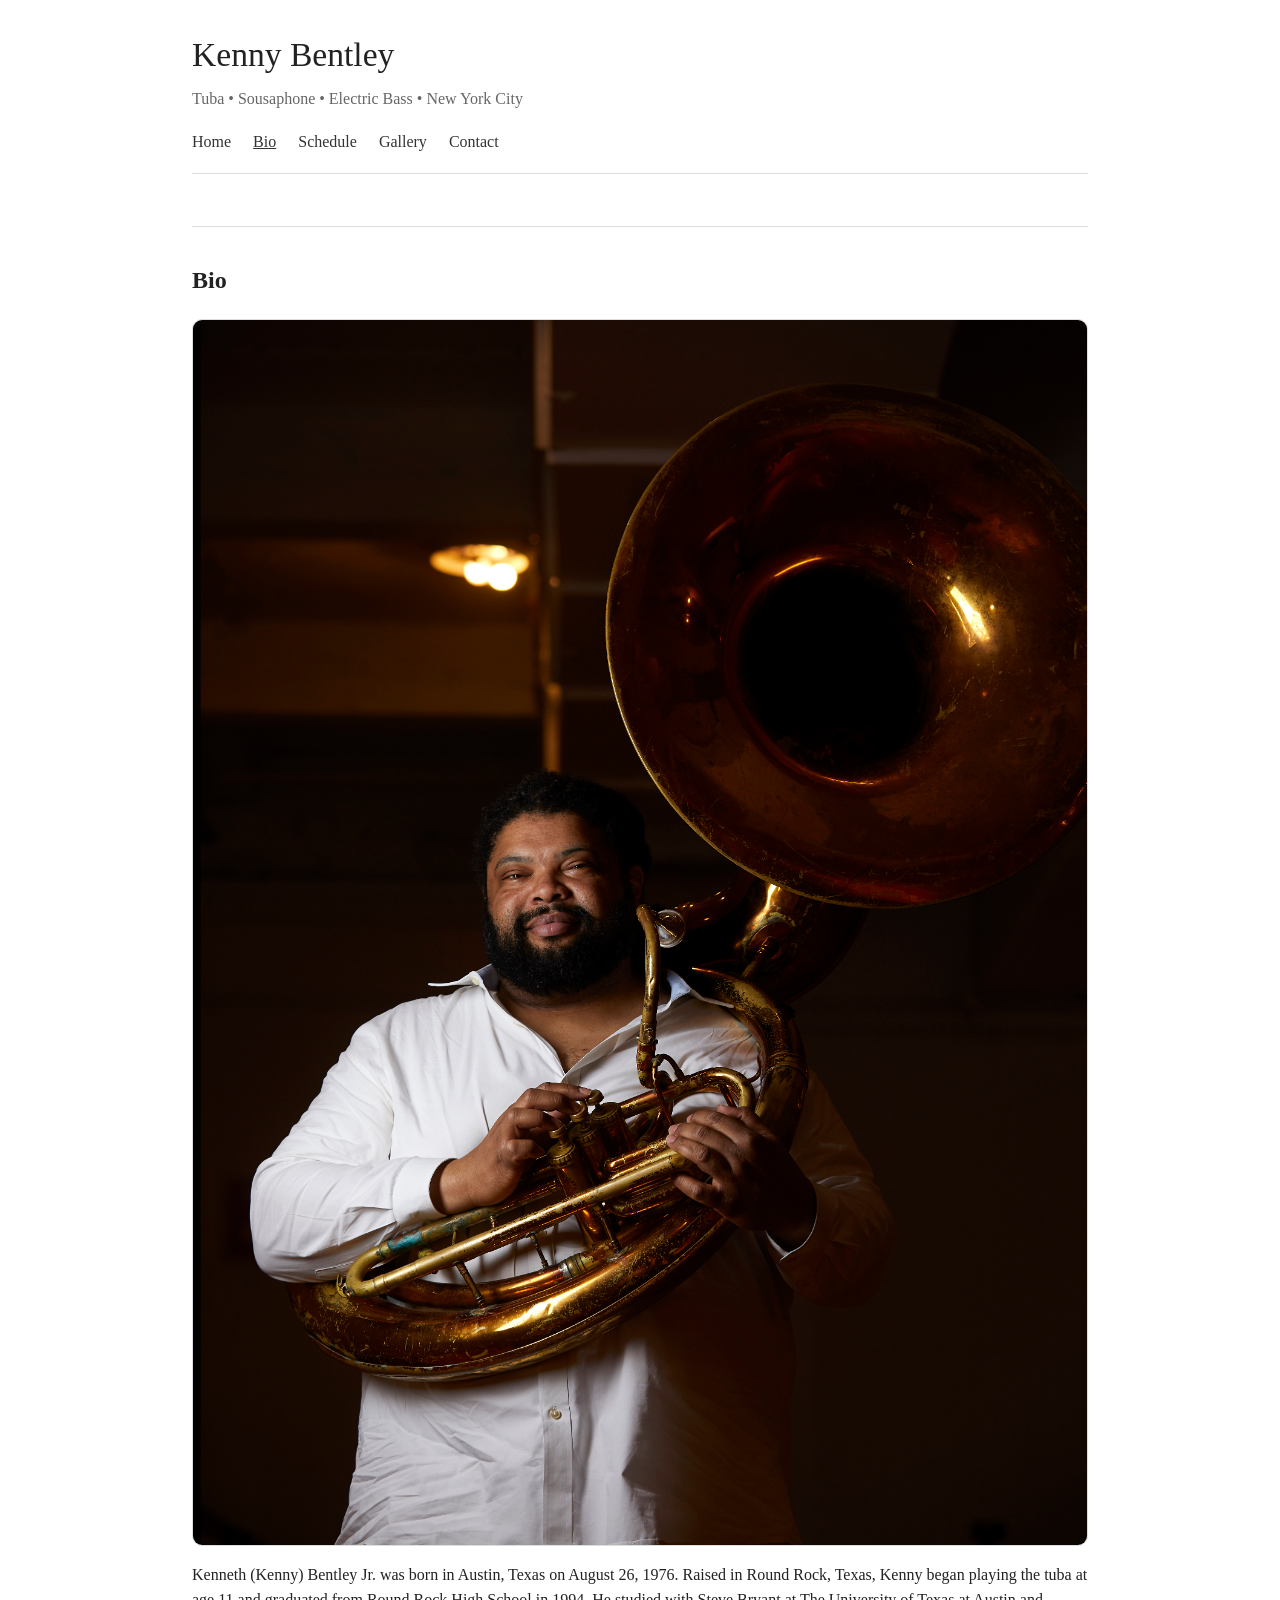
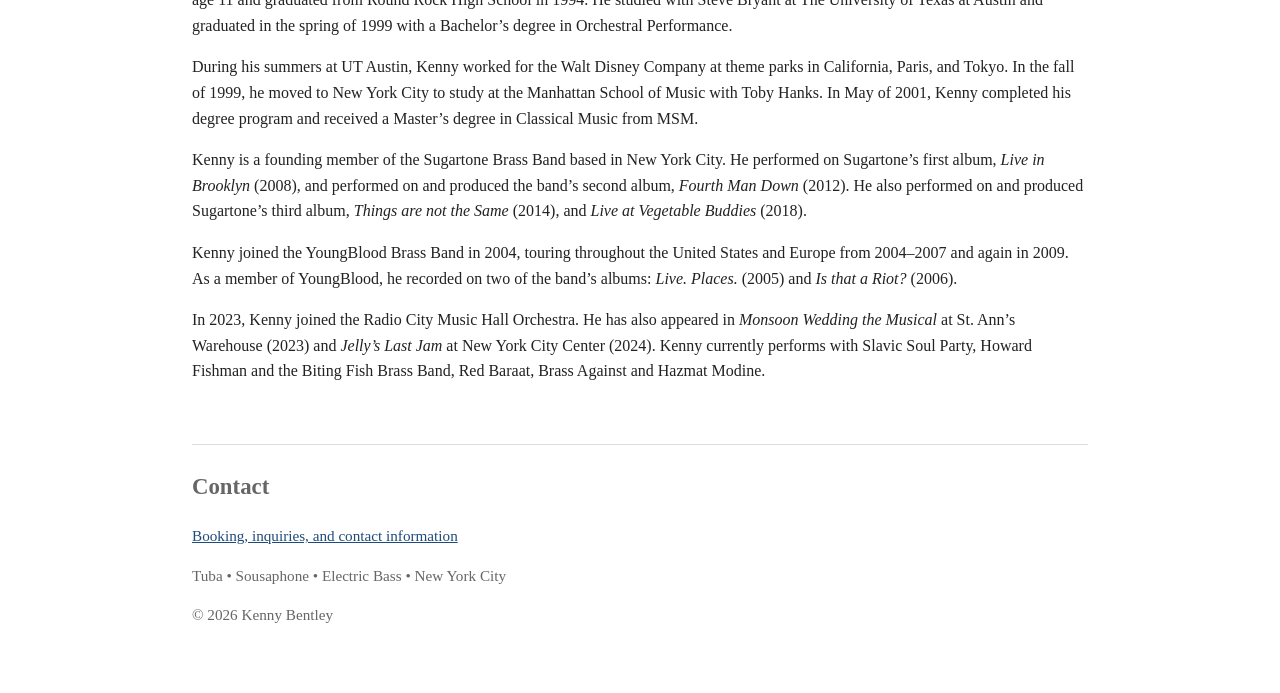
==== bio.html @ 4fef0bca "Updated CSS to include lead and updated copyright to Kenny Bentley" ====
<!DOCTYPE html>
<html lang="en">
<head>
  <meta charset="UTF-8">
  <meta name="viewport" content="width=device-width, initial-scale=1.0">
 <title>Bio | Kenny Bentley | NYC Tuba & Sousaphone Player</title>
<meta name="description" content="Biography of Kenny Bentley, New York City freelance tuba, sousaphone, and electric bass player performing with Radio City Music Hall Orchestra, Sugartone Brass Band, Slavic Soul Party, Red Baraat, Brass Against, and Hazmat Modine.">
<link rel="canonical" href="https://kennethbentley.com/bio.html">
<link rel="icon" href="/favicon.ico" sizes="any">
<link rel="icon" type="image/svg+xml" href="/favicon.svg">
<link rel="apple-touch-icon" href="/apple-touch-icon.png">
<link rel="manifest" href="/site.webmanifest">
  <link rel="stylesheet" href="css/style.css">
</head>
<body>
  <div class="site-wrap">
    <header>
  <header>
  <h1 class="site-title">Kenny Bentley</h1>

  <p class="tagline">
    Tuba • Sousaphone • Electric Bass • New York City
  </p>

  <nav aria-label="Main navigation">
    <a href="index.html">Home</a>
   <a href="bio.html" aria-current="page">Bio</a>
    <a href="schedule.html">Schedule</a>
    <a href="gallery.html">Gallery</a>
    <a href="contact.html">Contact</a>
  </nav>
</header>
</header>
    <main>
      <main>
  <h2>Bio</h2>
<img
  src="images/TREEDANCE_1956.jpg"
  alt="Kenny Bentley playing sousaphone"
  class="hero-image"
/>
  <p>
    Kenneth (Kenny) Bentley Jr. was born in Austin, Texas on August 26, 1976. Raised in Round Rock, Texas, Kenny began playing the tuba at age 11 and graduated from Round Rock High School in 1994. He studied with Steve Bryant at The University of Texas at Austin and graduated in the spring of 1999 with a Bachelor’s degree in Orchestral Performance.
  </p>

  <p>
    During his summers at UT Austin, Kenny worked for the Walt Disney Company at theme parks in California, Paris, and Tokyo. In the fall of 1999, he moved to New York City to study at the Manhattan School of Music with Toby Hanks. In May of 2001, Kenny completed his degree program and received a Master’s degree in Classical Music from MSM.
  </p>

  <p>
    Kenny is a founding member of the Sugartone Brass Band based in New York City. He performed on Sugartone’s first album, <em>Live in Brooklyn</em> (2008), and performed on and produced the band’s second album, <em>Fourth Man Down</em> (2012). He also performed on and produced Sugartone’s third album, <em>Things are not the Same</em> (2014), and <em>Live at Vegetable Buddies</em> (2018).
  </p>

  <p>
    Kenny joined the YoungBlood Brass Band in 2004, touring throughout the United States and Europe from 2004–2007 and again in 2009. As a member of YoungBlood, he recorded on two of the band’s albums: <em>Live. Places.</em> (2005) and <em>Is that a Riot?</em> (2006).
  </p>

  <p>
    In 2023, Kenny joined the Radio City Music Hall Orchestra. He has also appeared in <em>Monsoon Wedding the Musical</em> at St. Ann’s Warehouse (2023) and <em>Jelly’s Last Jam</em> at New York City Center (2024). Kenny currently performs with Slavic Soul Party, Howard Fishman and the Biting Fish Brass Band, Red Baraat, Brass Against and Hazmat Modine.
  </p>
</main>
    </main>
    <footer>
  <h2>Contact</h2>
  <p>
    <a href="contact.html">Booking, inquiries, and contact information</a>
  </p>
  <p>
    Tuba • Sousaphone • Electric Bass • New York City
  </p>
  <p>
    © 2026 Kenny Bentley
  </p>
</footer>
  </div>

</body>
</html>
---- css/style.css ----
:root {
  --max-width: 940px;
  --text: #222;
  --muted: #666;
  --border: #ddd;
  --accent: #333;
  --background: #fff;
}

* {
  box-sizing: border-box;
}

body {
  margin: 0;
  background: var(--background);
  color: var(--text);
  font-family: Georgia, "Times New Roman", serif;
  line-height: 1.6;
}

.site-wrap {
  max-width: var(--max-width);
  margin: 0 auto;
  padding: 28px 22px 50px;
}

header {
  border-bottom: 1px solid var(--border);
  margin-bottom: 34px;
  padding-bottom: 18px;
}

.site-title {
  font-size: 2.1rem;
  margin: 0;
  font-weight: normal;
}

.tagline {
  color: var(--muted);
  margin: 4px 0 18px;
}

nav a {
  color: var(--accent);
  margin-right: 18px;
  text-decoration: none;
}

nav a:hover,
nav a[aria-current="page"] {
  text-decoration: underline;
}

main {
  max-width: none;
}

.home-intro {
  display: grid;
  grid-template-columns: 1.2fr 1fr;
  gap: 40px;
  align-items: start;
}

.hero-image {
  width: 100%;
  height: auto;
  border-radius: 10px;
  border: 1px solid var(--border);
  display: block;
}

@media (max-width: 700px) {
  .home-intro {
    grid-template-columns: 1fr;
  }
}

.event-list {
  display: grid;
  gap: 16px;
  margin-top: 18px;
}

.event {
  border-bottom: 1px solid var(--border);
  padding-bottom: 14px;
}

.event h3 {
  margin: 0 0 4px;
  font-size: 1.15rem;
}

.event-date {
  font-weight: bold;
}

.event-meta,
.event-details {
  margin: 3px 0;
}

.event-details {
  color: var(--muted);
}

footer {
  border-top: 1px solid var(--border);
  margin-top: 60px;
  padding-top: 24px;
  color: var(--muted);
  font-size: 0.95rem;
}

footer h2 {
  margin-top: 0;
}

a {
  color: #1f4b7a;
}
.gallery-grid {
  display: grid;
  grid-template-columns: repeat(auto-fit, minmax(260px, 1fr));
  gap: 24px;
  margin-top: 24px;
}

.gallery-grid figure {
  margin: 0;
}

.gallery-grid img {
  width: 100%;
  height: 260px;
  object-fit: cover;
  border-radius: 10px;
  display: block;
  border: 1px solid var(--border);
}

.gallery-grid figcaption {
  margin-top: 8px;
  font-size: 0.95rem;
  color: var(--muted);
}
.lead {
  font-size: 1.15rem;
  line-height: 1.5;
  margin-bottom: 1.5rem;
}
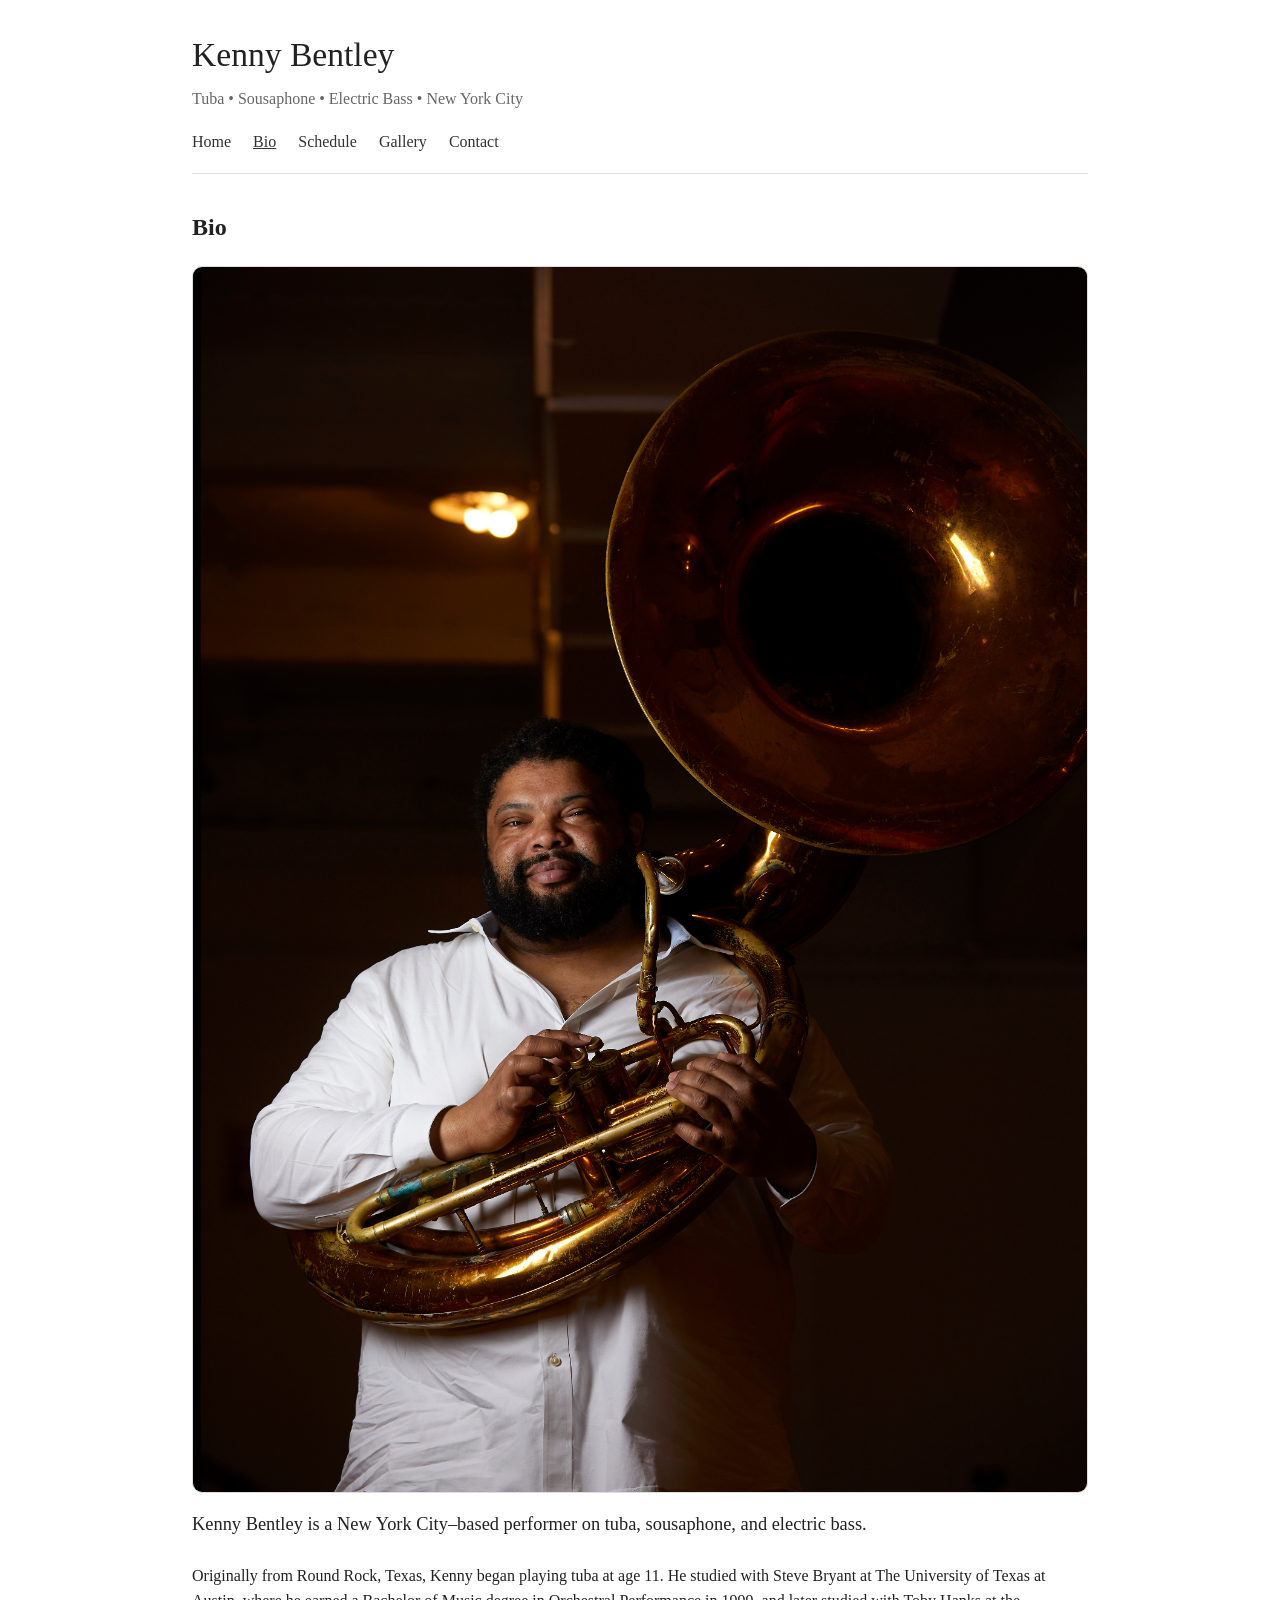
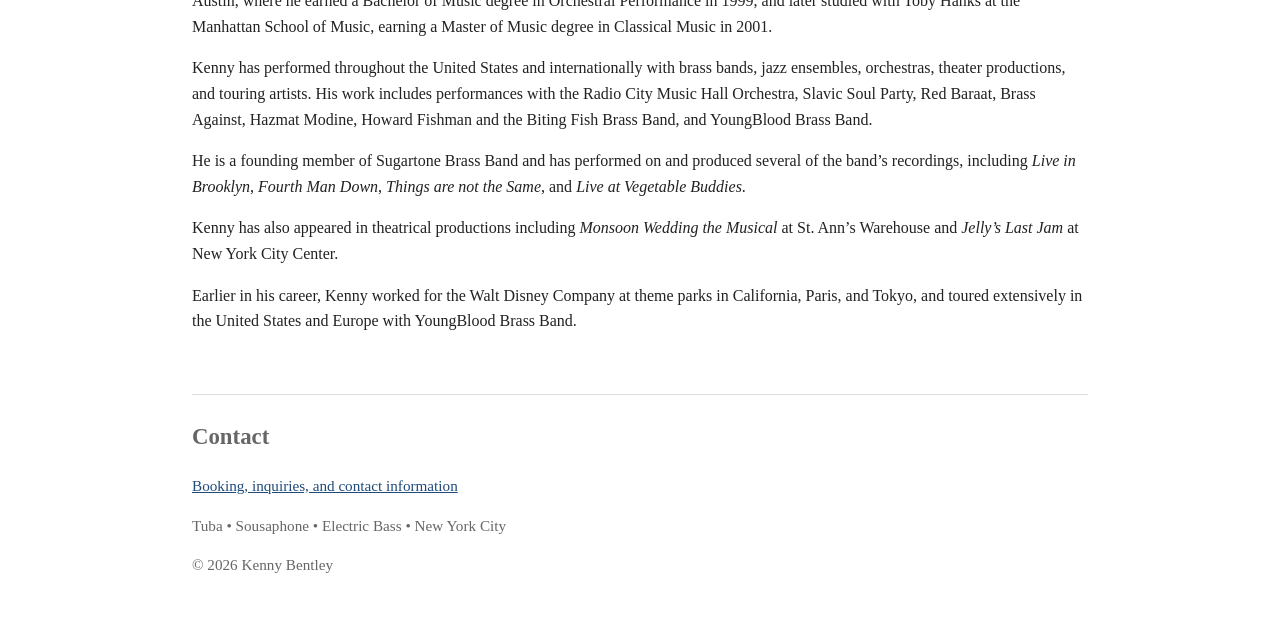
==== commit 8ae6c1b1: "Refine bio page" ====
--- a/bio.html
+++ b/bio.html
@@ -14,7 +14,6 @@
 </head>
 <body>
   <div class="site-wrap">
-    <header>
   <header>
   <h1 class="site-title">Kenny Bentley</h1>
 
@@ -24,42 +23,46 @@
 
   <nav aria-label="Main navigation">
     <a href="index.html">Home</a>
-   <a href="bio.html" aria-current="page">Bio</a>
+    <a href="bio.html" aria-current="page">Bio</a>
     <a href="schedule.html">Schedule</a>
     <a href="gallery.html">Gallery</a>
     <a href="contact.html">Contact</a>
   </nav>
 </header>
-</header>
-    <main>
-      <main>
+
+<main>
   <h2>Bio</h2>
-<img
-  src="images/TREEDANCE_1956.jpg"
-  alt="Kenny Bentley playing sousaphone"
-  class="hero-image"
-/>
-  <p>
-    Kenneth (Kenny) Bentley Jr. was born in Austin, Texas on August 26, 1976. Raised in Round Rock, Texas, Kenny began playing the tuba at age 11 and graduated from Round Rock High School in 1994. He studied with Steve Bryant at The University of Texas at Austin and graduated in the spring of 1999 with a Bachelor’s degree in Orchestral Performance.
+
+  <img
+    src="images/TREEDANCE_1956.jpg"
+    alt="Kenny Bentley playing sousaphone"
+    class="hero-image"
+  />
+
+  <p class="lead">
+    Kenny Bentley is a New York City–based performer on tuba, sousaphone, and electric bass.
   </p>
 
   <p>
-    During his summers at UT Austin, Kenny worked for the Walt Disney Company at theme parks in California, Paris, and Tokyo. In the fall of 1999, he moved to New York City to study at the Manhattan School of Music with Toby Hanks. In May of 2001, Kenny completed his degree program and received a Master’s degree in Classical Music from MSM.
+    Originally from Round Rock, Texas, Kenny began playing tuba at age 11. He studied with Steve Bryant at The University of Texas at Austin, where he earned a Bachelor of Music degree in Orchestral Performance in 1999, and later studied with Toby Hanks at the Manhattan School of Music, earning a Master of Music degree in Classical Music in 2001.
   </p>
 
   <p>
-    Kenny is a founding member of the Sugartone Brass Band based in New York City. He performed on Sugartone’s first album, <em>Live in Brooklyn</em> (2008), and performed on and produced the band’s second album, <em>Fourth Man Down</em> (2012). He also performed on and produced Sugartone’s third album, <em>Things are not the Same</em> (2014), and <em>Live at Vegetable Buddies</em> (2018).
+    Kenny has performed throughout the United States and internationally with brass bands, jazz ensembles, orchestras, theater productions, and touring artists. His work includes performances with the Radio City Music Hall Orchestra, Slavic Soul Party, Red Baraat, Brass Against, Hazmat Modine, Howard Fishman and the Biting Fish Brass Band, and YoungBlood Brass Band.
   </p>
 
   <p>
-    Kenny joined the YoungBlood Brass Band in 2004, touring throughout the United States and Europe from 2004–2007 and again in 2009. As a member of YoungBlood, he recorded on two of the band’s albums: <em>Live. Places.</em> (2005) and <em>Is that a Riot?</em> (2006).
+    He is a founding member of Sugartone Brass Band and has performed on and produced several of the band’s recordings, including <em>Live in Brooklyn</em>, <em>Fourth Man Down</em>, <em>Things are not the Same</em>, and <em>Live at Vegetable Buddies</em>.
   </p>
 
   <p>
-    In 2023, Kenny joined the Radio City Music Hall Orchestra. He has also appeared in <em>Monsoon Wedding the Musical</em> at St. Ann’s Warehouse (2023) and <em>Jelly’s Last Jam</em> at New York City Center (2024). Kenny currently performs with Slavic Soul Party, Howard Fishman and the Biting Fish Brass Band, Red Baraat, Brass Against and Hazmat Modine.
+    Kenny has also appeared in theatrical productions including <em>Monsoon Wedding the Musical</em> at St. Ann’s Warehouse and <em>Jelly’s Last Jam</em> at New York City Center.
+  </p>
+
+  <p>
+    Earlier in his career, Kenny worked for the Walt Disney Company at theme parks in California, Paris, and Tokyo, and toured extensively in the United States and Europe with YoungBlood Brass Band.
   </p>
 </main>
-    </main>
     <footer>
   <h2>Contact</h2>
   <p>
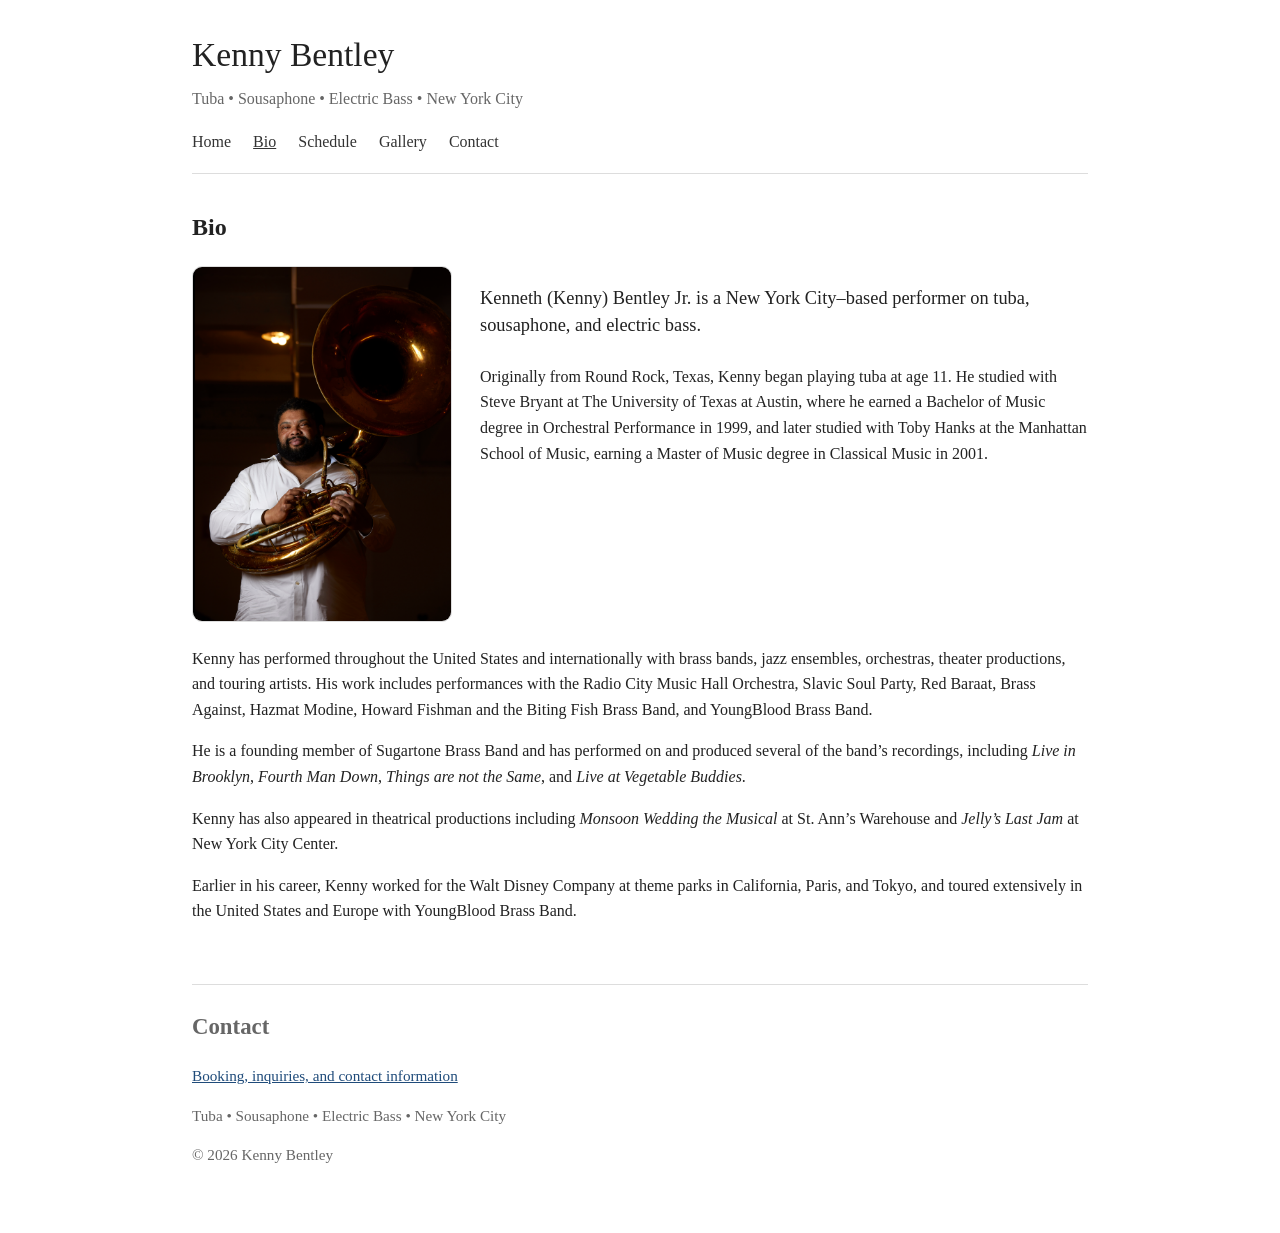
==== commit 932e14b6: "Improve bio page layout" ====
--- a/bio.html
+++ b/bio.html
@@ -33,19 +33,23 @@
 <main>
   <h2>Bio</h2>
 
-  <img
-    src="images/TREEDANCE_1956.jpg"
-    alt="Kenny Bentley playing sousaphone"
-    class="hero-image"
-  />
+  <section class="bio-intro">
+    <img
+      src="images/TREEDANCE_1956.jpg"
+      alt="Kenny Bentley playing sousaphone"
+      class="bio-image"
+    />
 
-  <p class="lead">
-    Kenny Bentley is a New York City–based performer on tuba, sousaphone, and electric bass.
-  </p>
+    <div>
+      <p class="lead">
+        Kenneth (Kenny) Bentley Jr. is a New York City–based performer on tuba, sousaphone, and electric bass.
+      </p>
 
-  <p>
-    Originally from Round Rock, Texas, Kenny began playing tuba at age 11. He studied with Steve Bryant at The University of Texas at Austin, where he earned a Bachelor of Music degree in Orchestral Performance in 1999, and later studied with Toby Hanks at the Manhattan School of Music, earning a Master of Music degree in Classical Music in 2001.
-  </p>
+      <p>
+        Originally from Round Rock, Texas, Kenny began playing tuba at age 11. He studied with Steve Bryant at The University of Texas at Austin, where he earned a Bachelor of Music degree in Orchestral Performance in 1999, and later studied with Toby Hanks at the Manhattan School of Music, earning a Master of Music degree in Classical Music in 2001.
+      </p>
+    </div>
+  </section>
 
   <p>
     Kenny has performed throughout the United States and internationally with brass bands, jazz ensembles, orchestras, theater productions, and touring artists. His work includes performances with the Radio City Music Hall Orchestra, Slavic Soul Party, Red Baraat, Brass Against, Hazmat Modine, Howard Fishman and the Biting Fish Brass Band, and YoungBlood Brass Band.
--- a/css/style.css
+++ b/css/style.css
@@ -151,4 +151,25 @@
   font-size: 1.15rem;
   line-height: 1.5;
   margin-bottom: 1.5rem;
+}
+.bio-intro {
+  display: grid;
+  grid-template-columns: 260px 1fr;
+  gap: 28px;
+  align-items: start;
+  margin-bottom: 24px;
+}
+
+.bio-image {
+  width: 100%;
+  height: auto;
+  border-radius: 10px;
+  border: 1px solid var(--border);
+  display: block;
+}
+
+@media (max-width: 700px) {
+  .bio-intro {
+    grid-template-columns: 1fr;
+  }
 }
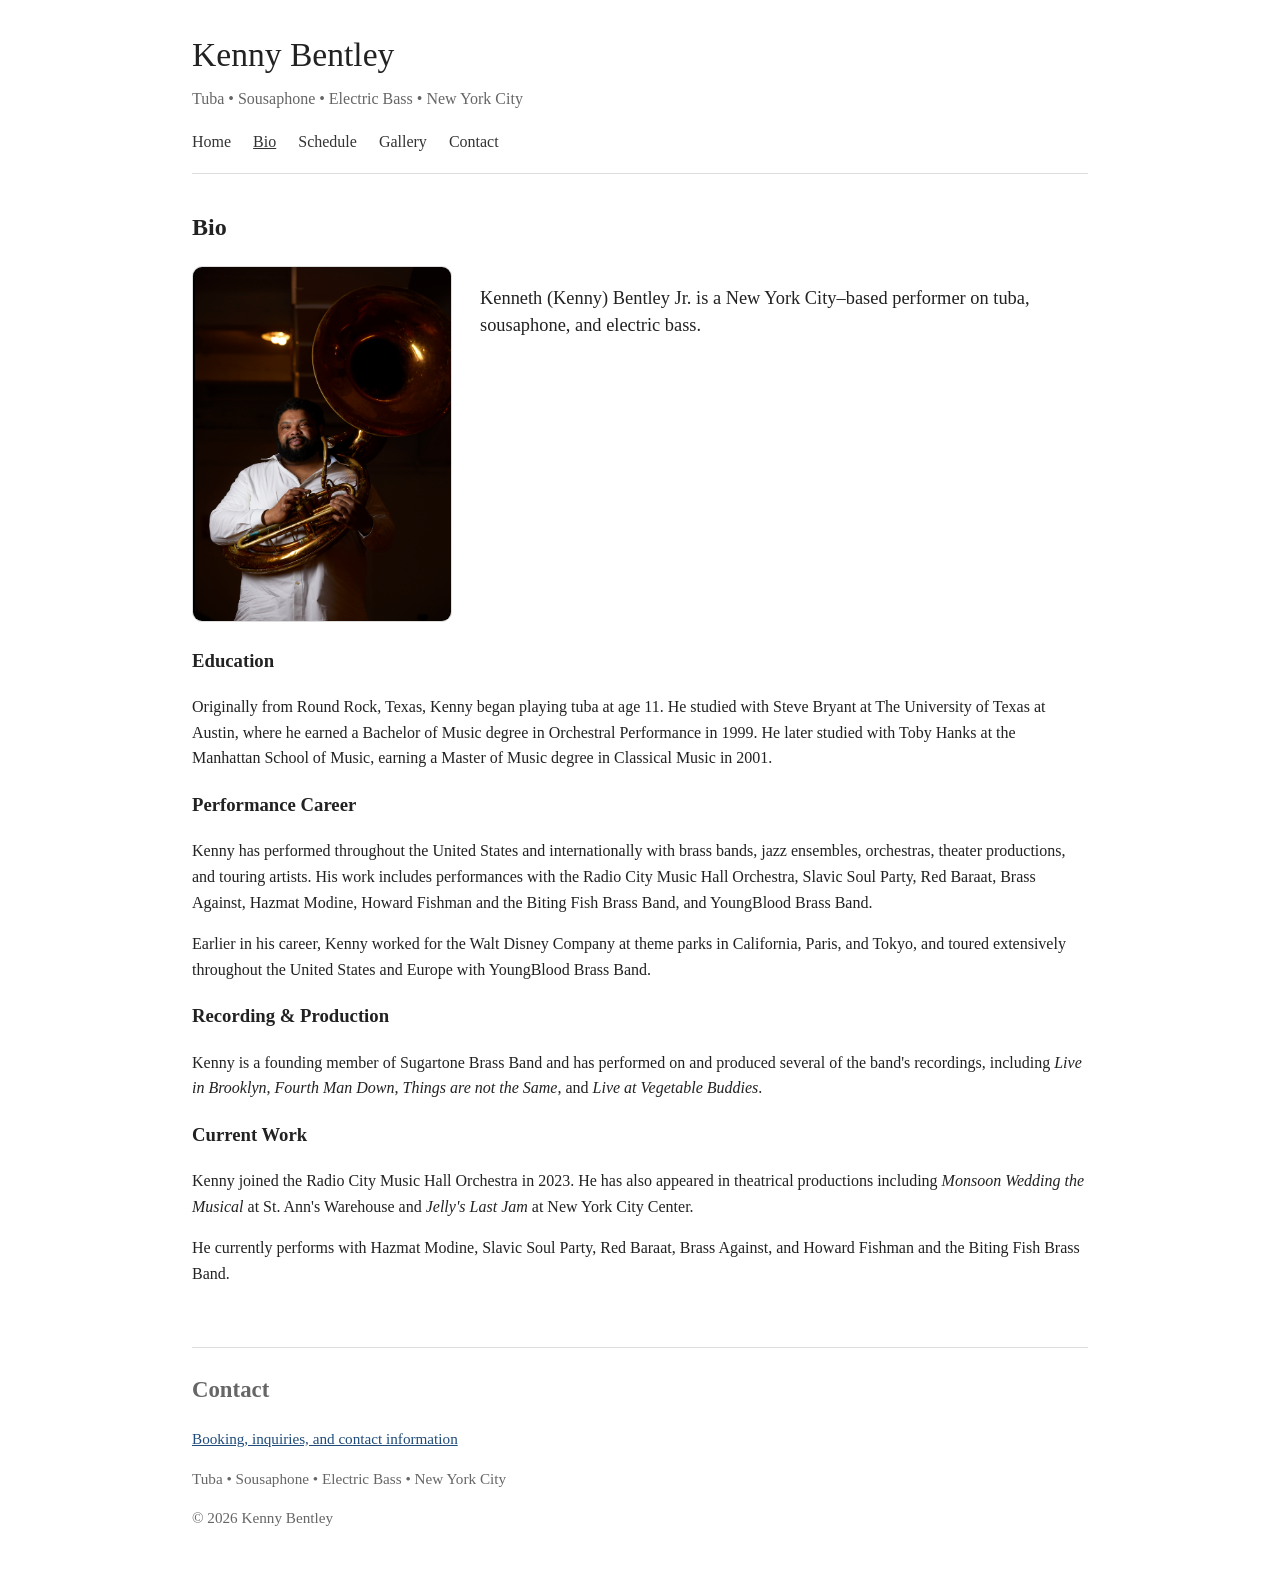
==== commit abfe2273: "Organize bio page into sections" ====
--- a/bio.html
+++ b/bio.html
@@ -32,39 +32,39 @@
 
 <main>
   <h2>Bio</h2>
-
   <section class="bio-intro">
     <img
       src="images/TREEDANCE_1956.jpg"
       alt="Kenny Bentley playing sousaphone"
       class="bio-image"
     />
-
-    <div>
-      <p class="lead">
-        Kenneth (Kenny) Bentley Jr. is a New York City–based performer on tuba, sousaphone, and electric bass.
-      </p>
-
-      <p>
-        Originally from Round Rock, Texas, Kenny began playing tuba at age 11. He studied with Steve Bryant at The University of Texas at Austin, where he earned a Bachelor of Music degree in Orchestral Performance in 1999, and later studied with Toby Hanks at the Manhattan School of Music, earning a Master of Music degree in Classical Music in 2001.
-      </p>
-    </div>
+<div>
+  <p class="lead">
+    Kenneth (Kenny) Bentley Jr. is a New York City–based performer on tuba, sousaphone, and electric bass.
+  </p>
+</div>
   </section>
-
+  <h3>Education</h3>
+  <p>
+    Originally from Round Rock, Texas, Kenny began playing tuba at age 11. He studied with Steve Bryant at The University of Texas at Austin, where he earned a Bachelor of Music degree in Orchestral Performance in 1999. He later studied with Toby Hanks at the Manhattan School of Music, earning a Master of Music degree in Classical Music in 2001.
+  </p>
+  <h3>Performance Career</h3>
   <p>
     Kenny has performed throughout the United States and internationally with brass bands, jazz ensembles, orchestras, theater productions, and touring artists. His work includes performances with the Radio City Music Hall Orchestra, Slavic Soul Party, Red Baraat, Brass Against, Hazmat Modine, Howard Fishman and the Biting Fish Brass Band, and YoungBlood Brass Band.
   </p>
-
   <p>
-    He is a founding member of Sugartone Brass Band and has performed on and produced several of the band’s recordings, including <em>Live in Brooklyn</em>, <em>Fourth Man Down</em>, <em>Things are not the Same</em>, and <em>Live at Vegetable Buddies</em>.
+    Earlier in his career, Kenny worked for the Walt Disney Company at theme parks in California, Paris, and Tokyo, and toured extensively throughout the United States and Europe with YoungBlood Brass Band.
   </p>
-
+  <h3>Recording & Production</h3>
   <p>
-    Kenny has also appeared in theatrical productions including <em>Monsoon Wedding the Musical</em> at St. Ann’s Warehouse and <em>Jelly’s Last Jam</em> at New York City Center.
+    Kenny is a founding member of Sugartone Brass Band and has performed on and produced several of the band's recordings, including <em>Live in Brooklyn</em>, <em>Fourth Man Down</em>, <em>Things are not the Same</em>, and <em>Live at Vegetable Buddies</em>.
   </p>
-
+  <h3>Current Work</h3>
   <p>
-    Earlier in his career, Kenny worked for the Walt Disney Company at theme parks in California, Paris, and Tokyo, and toured extensively in the United States and Europe with YoungBlood Brass Band.
+    Kenny joined the Radio City Music Hall Orchestra in 2023. He has also appeared in theatrical productions including <em>Monsoon Wedding the Musical</em> at St. Ann's Warehouse and <em>Jelly's Last Jam</em> at New York City Center.
+  </p>
+  <p>
+    He currently performs with Hazmat Modine, Slavic Soul Party, Red Baraat, Brass Against, and Howard Fishman and the Biting Fish Brass Band.
   </p>
 </main>
     <footer>
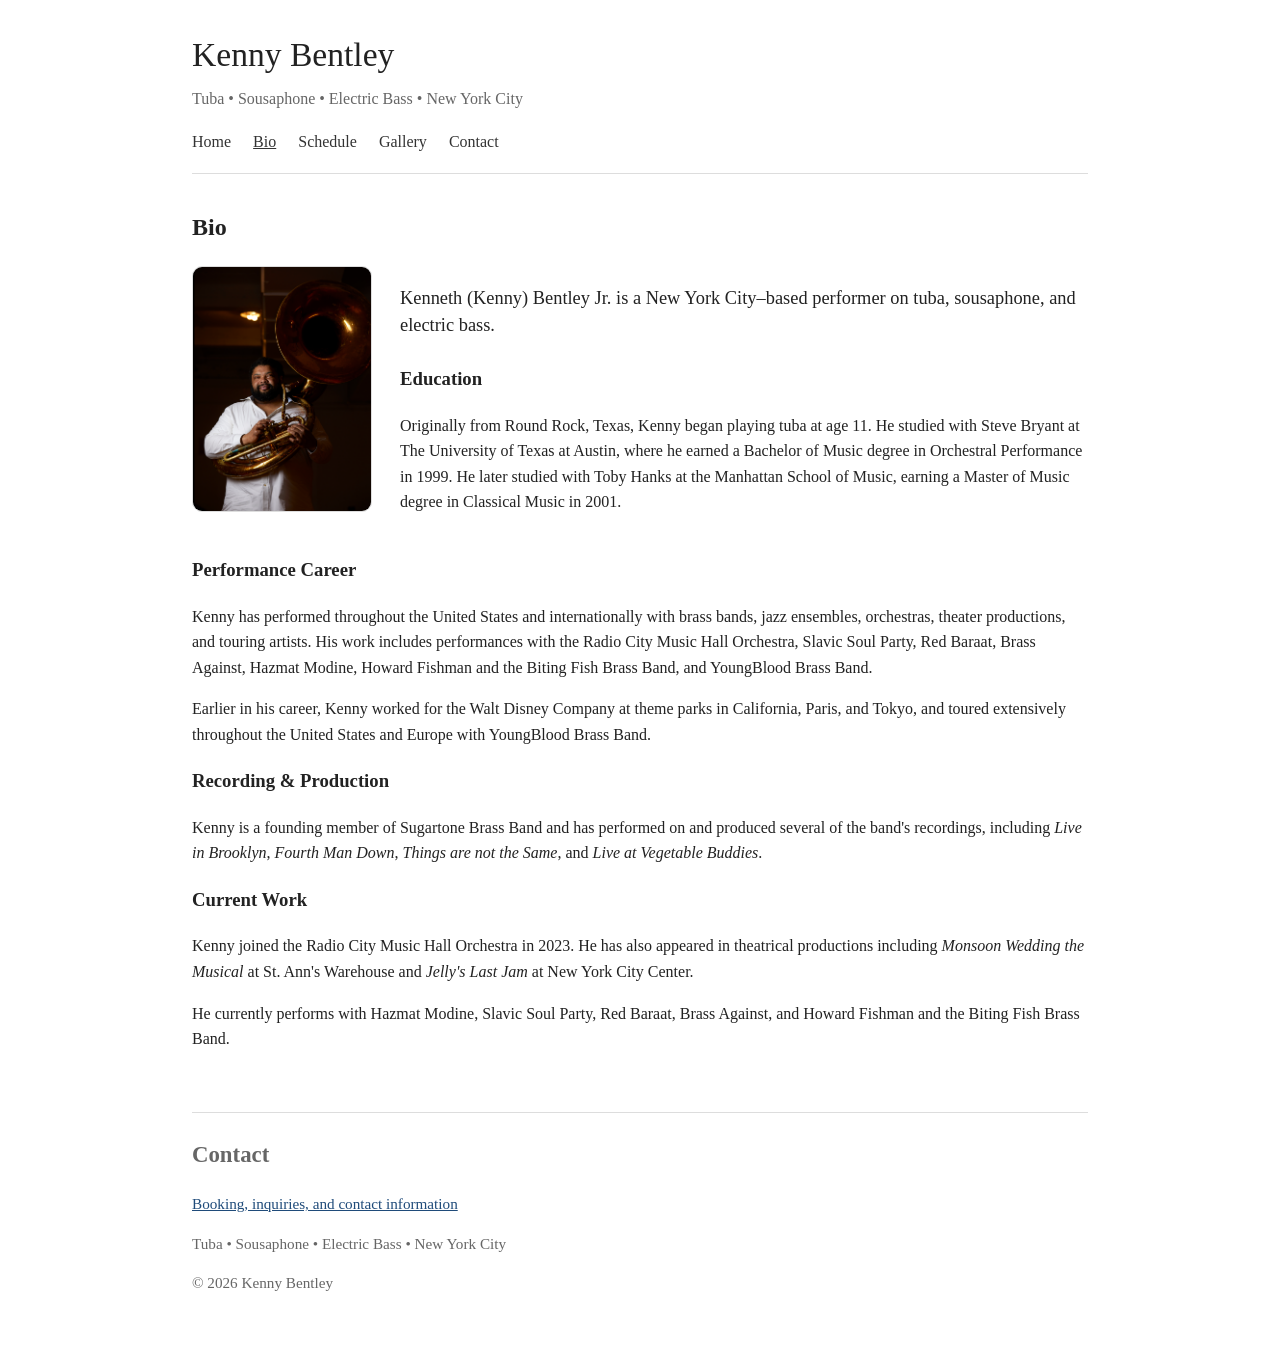
==== commit 90cc5ec4: "Refine bio intro layout" ====
--- a/bio.html
+++ b/bio.html
@@ -32,37 +32,49 @@
 
 <main>
   <h2>Bio</h2>
+
   <section class="bio-intro">
     <img
       src="images/TREEDANCE_1956.jpg"
       alt="Kenny Bentley playing sousaphone"
       class="bio-image"
     />
-<div>
-  <p class="lead">
-    Kenneth (Kenny) Bentley Jr. is a New York City–based performer on tuba, sousaphone, and electric bass.
-  </p>
-</div>
+
+    <div>
+      <p class="lead">
+        Kenneth (Kenny) Bentley Jr. is a New York City–based performer on tuba, sousaphone, and electric bass.
+      </p>
+
+      <h3>Education</h3>
+
+      <p>
+        Originally from Round Rock, Texas, Kenny began playing tuba at age 11. He studied with Steve Bryant at The University of Texas at Austin, where he earned a Bachelor of Music degree in Orchestral Performance in 1999. He later studied with Toby Hanks at the Manhattan School of Music, earning a Master of Music degree in Classical Music in 2001.
+      </p>
+    </div>
   </section>
-  <h3>Education</h3>
-  <p>
-    Originally from Round Rock, Texas, Kenny began playing tuba at age 11. He studied with Steve Bryant at The University of Texas at Austin, where he earned a Bachelor of Music degree in Orchestral Performance in 1999. He later studied with Toby Hanks at the Manhattan School of Music, earning a Master of Music degree in Classical Music in 2001.
-  </p>
+
   <h3>Performance Career</h3>
+
   <p>
     Kenny has performed throughout the United States and internationally with brass bands, jazz ensembles, orchestras, theater productions, and touring artists. His work includes performances with the Radio City Music Hall Orchestra, Slavic Soul Party, Red Baraat, Brass Against, Hazmat Modine, Howard Fishman and the Biting Fish Brass Band, and YoungBlood Brass Band.
   </p>
+
   <p>
     Earlier in his career, Kenny worked for the Walt Disney Company at theme parks in California, Paris, and Tokyo, and toured extensively throughout the United States and Europe with YoungBlood Brass Band.
   </p>
+
   <h3>Recording & Production</h3>
+
   <p>
     Kenny is a founding member of Sugartone Brass Band and has performed on and produced several of the band's recordings, including <em>Live in Brooklyn</em>, <em>Fourth Man Down</em>, <em>Things are not the Same</em>, and <em>Live at Vegetable Buddies</em>.
   </p>
+
   <h3>Current Work</h3>
+
   <p>
     Kenny joined the Radio City Music Hall Orchestra in 2023. He has also appeared in theatrical productions including <em>Monsoon Wedding the Musical</em> at St. Ann's Warehouse and <em>Jelly's Last Jam</em> at New York City Center.
   </p>
+
   <p>
     He currently performs with Hazmat Modine, Slavic Soul Party, Red Baraat, Brass Against, and Howard Fishman and the Biting Fish Brass Band.
   </p>
--- a/css/style.css
+++ b/css/style.css
@@ -57,6 +57,12 @@
   max-width: none;
 }
 
+.lead {
+  font-size: 1.15rem;
+  line-height: 1.5;
+  margin-bottom: 1.5rem;
+}
+
 .home-intro {
   display: grid;
   grid-template-columns: 1.2fr 1fr;
@@ -72,10 +78,20 @@
   display: block;
 }
 
-@media (max-width: 700px) {
-  .home-intro {
-    grid-template-columns: 1fr;
-  }
+.bio-intro {
+  display: grid;
+  grid-template-columns: 180px 1fr;
+  gap: 28px;
+  align-items: start;
+  margin-bottom: 24px;
+}
+
+.bio-image {
+  width: 100%;
+  height: auto;
+  border-radius: 10px;
+  border: 1px solid var(--border);
+  display: block;
 }
 
 .event-list {
@@ -107,21 +123,6 @@
   color: var(--muted);
 }
 
-footer {
-  border-top: 1px solid var(--border);
-  margin-top: 60px;
-  padding-top: 24px;
-  color: var(--muted);
-  font-size: 0.95rem;
-}
-
-footer h2 {
-  margin-top: 0;
-}
-
-a {
-  color: #1f4b7a;
-}
 .gallery-grid {
   display: grid;
   grid-template-columns: repeat(auto-fit, minmax(260px, 1fr));
@@ -147,28 +148,25 @@
   font-size: 0.95rem;
   color: var(--muted);
 }
-.lead {
-  font-size: 1.15rem;
-  line-height: 1.5;
-  margin-bottom: 1.5rem;
-}
-.bio-intro {
-  display: grid;
-  grid-template-columns: 260px 1fr;
-  gap: 28px;
-  align-items: start;
-  margin-bottom: 24px;
+
+footer {
+  border-top: 1px solid var(--border);
+  margin-top: 60px;
+  padding-top: 24px;
+  color: var(--muted);
+  font-size: 0.95rem;
 }
 
-.bio-image {
-  width: 100%;
-  height: auto;
-  border-radius: 10px;
-  border: 1px solid var(--border);
-  display: block;
+footer h2 {
+  margin-top: 0;
+}
+
+a {
+  color: #1f4b7a;
 }
 
 @media (max-width: 700px) {
+  .home-intro,
   .bio-intro {
     grid-template-columns: 1fr;
   }
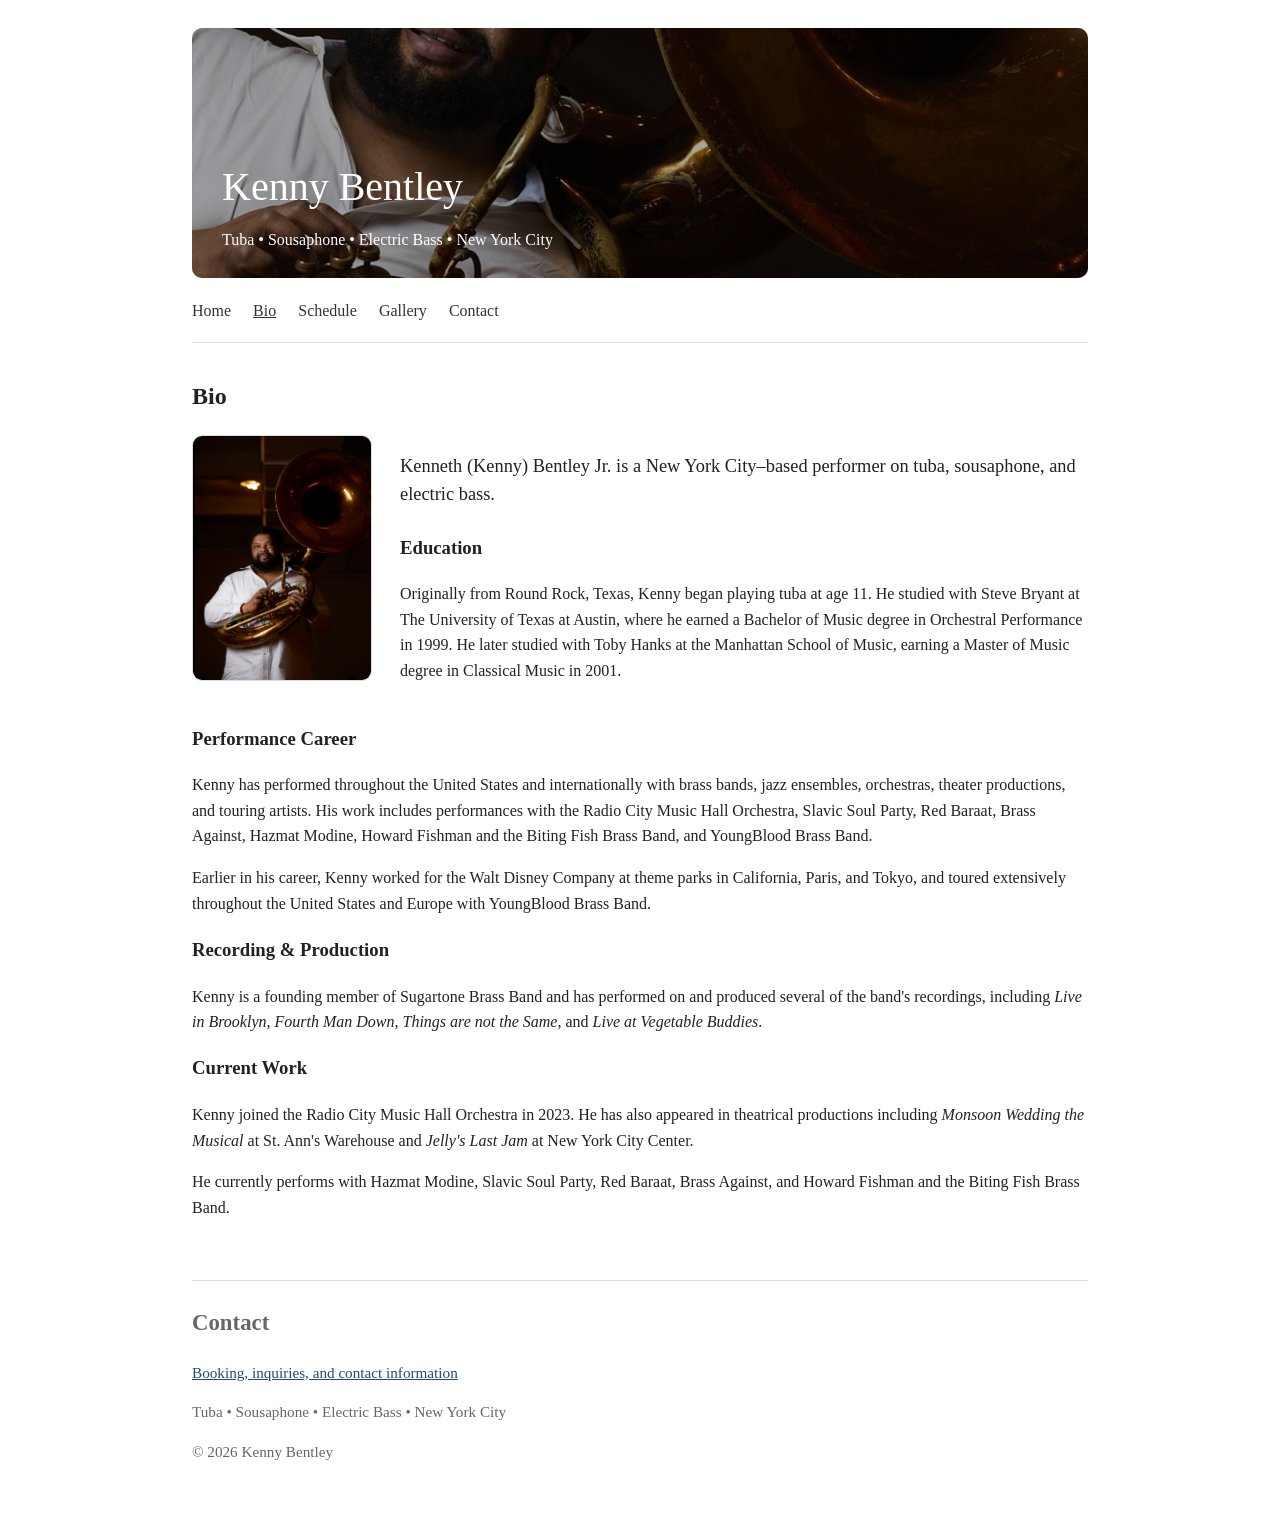
==== commit f2d9c277: "Rename hero image and apply site-wide banner" ====
--- a/bio.html
+++ b/bio.html
@@ -3,9 +3,9 @@
 <head>
   <meta charset="UTF-8">
   <meta name="viewport" content="width=device-width, initial-scale=1.0">
- <title>Bio | Kenny Bentley | NYC Tuba & Sousaphone Player</title>
+ <title>Bio | Kenny Bentley | Tuba, Sousaphone & Electric Bass</title>
 <meta name="description" content="Biography of Kenny Bentley, New York City freelance tuba, sousaphone, and electric bass player performing with Radio City Music Hall Orchestra, Sugartone Brass Band, Slavic Soul Party, Red Baraat, Brass Against, and Hazmat Modine.">
-<link rel="canonical" href="https://kennethbentley.com/bio.html">
+<link rel="canonical" href="https://basstuba.com/bio.html">
 <link rel="icon" href="/favicon.ico" sizes="any">
 <link rel="icon" type="image/svg+xml" href="/favicon.svg">
 <link rel="apple-touch-icon" href="/apple-touch-icon.png">
@@ -15,11 +15,23 @@
 <body>
   <div class="site-wrap">
   <header>
-  <h1 class="site-title">Kenny Bentley</h1>
+ <section class="site-hero">
 
-  <p class="tagline">
-    Tuba • Sousaphone • Electric Bass • New York City
-  </p>
+  <img
+    src="images/site-hero.jpg"
+    alt="Kenny Bentley with sousaphone"
+    class="site-hero-image"
+  >
+
+  <div class="site-hero-text">
+    <h1 class="site-title">Kenny Bentley</h1>
+
+    <p class="tagline">
+      Tuba • Sousaphone • Electric Bass • New York City
+    </p>
+  </div>
+
+</section>
 
   <nav aria-label="Main navigation">
     <a href="index.html">Home</a>
--- a/css/style.css
+++ b/css/style.css
@@ -170,4 +170,47 @@
   .bio-intro {
     grid-template-columns: 1fr;
   }
+}
+.contact-intro {
+  margin-bottom: 12px;
+}
+.site-hero {
+  position: relative;
+  border-radius: 10px;
+  overflow: hidden;
+  margin-bottom: 20px;
+}
+
+.site-hero-image {
+  width: 100%;
+  height: 250px;
+  object-fit: cover;
+  display: block;
+}
+
+.site-hero::after {
+  content: "";
+  position: absolute;
+  inset: 0;
+  background: rgba(0, 0, 0, 0.35);
+}
+
+.site-hero-text {
+  position: absolute;
+  left: 30px;
+  bottom: 25px;
+  color: white;
+  z-index: 1;
+}
+
+.site-hero-text .site-title {
+  margin: 0;
+  color: white;
+  font-size: 2.5rem;
+}
+
+.site-hero-text .tagline {
+  color: white;
+  margin-top: 8px;
+  margin-bottom: 0;
 }
